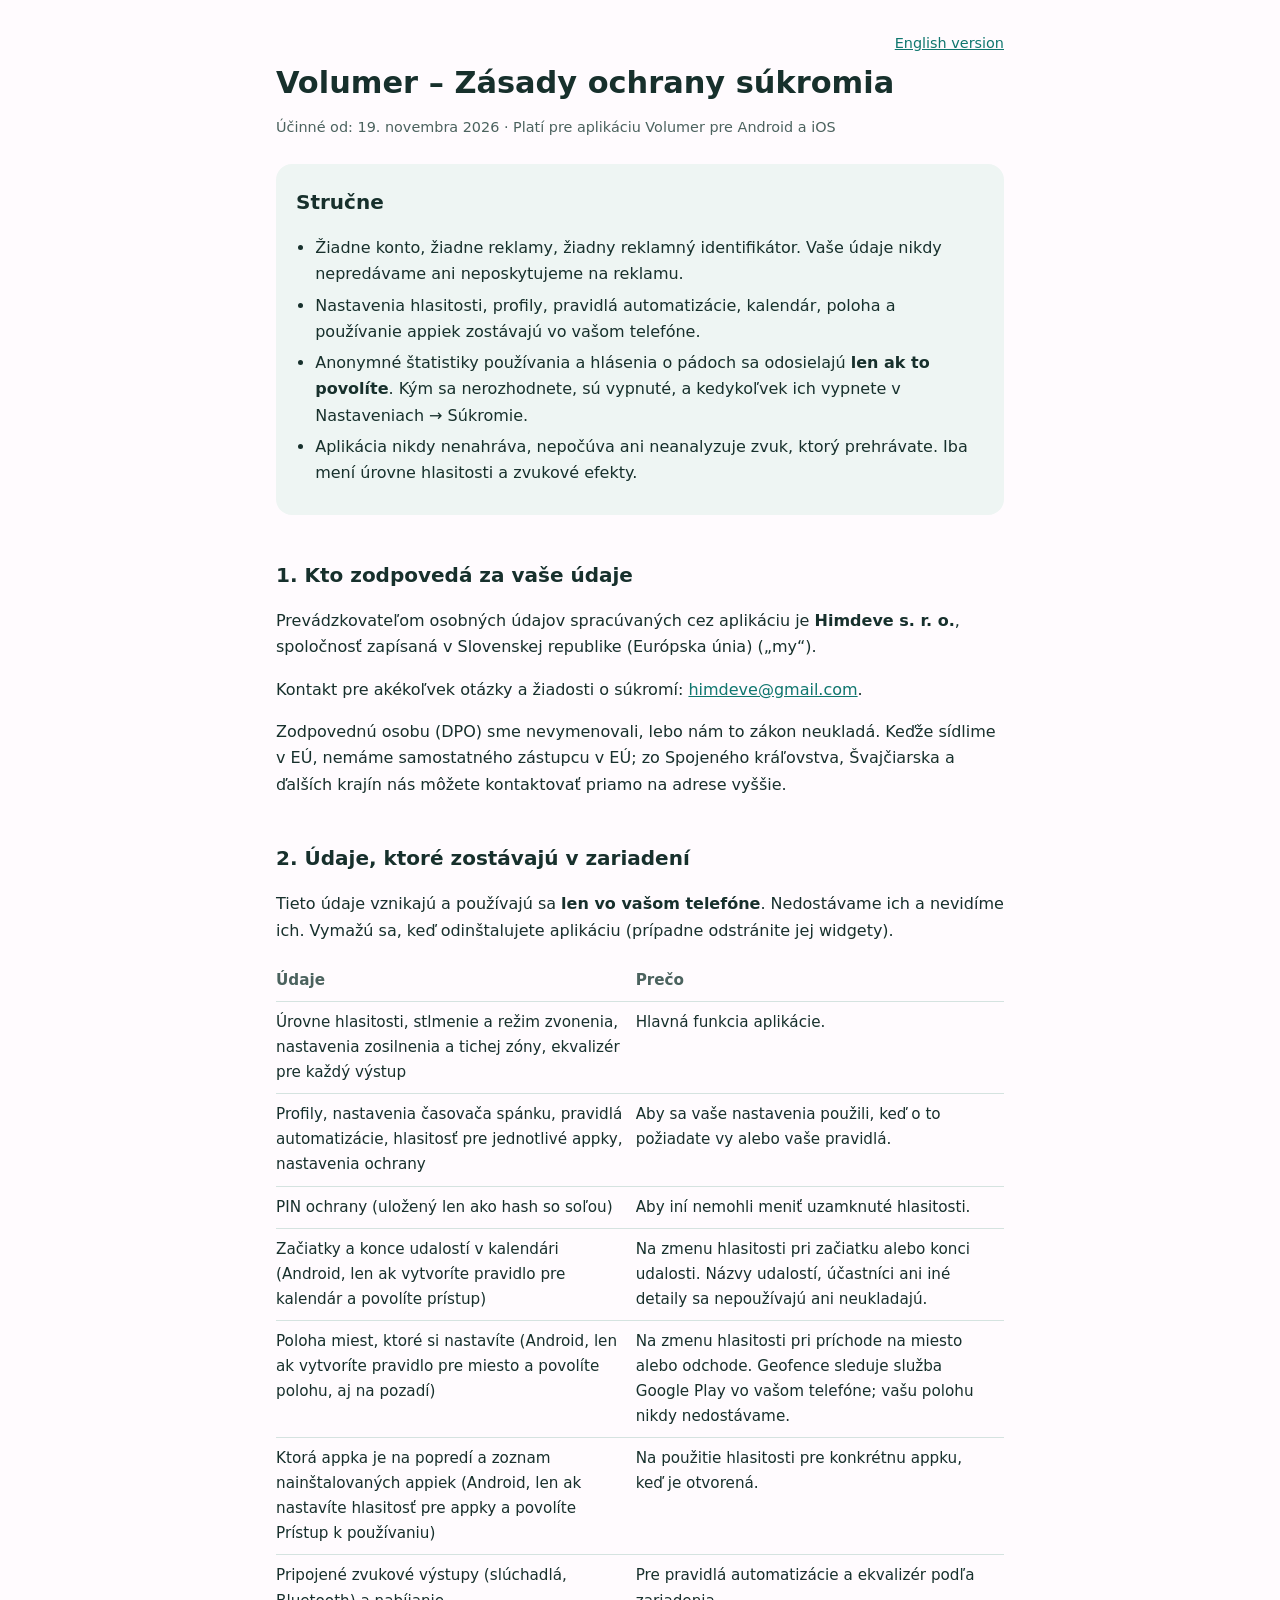
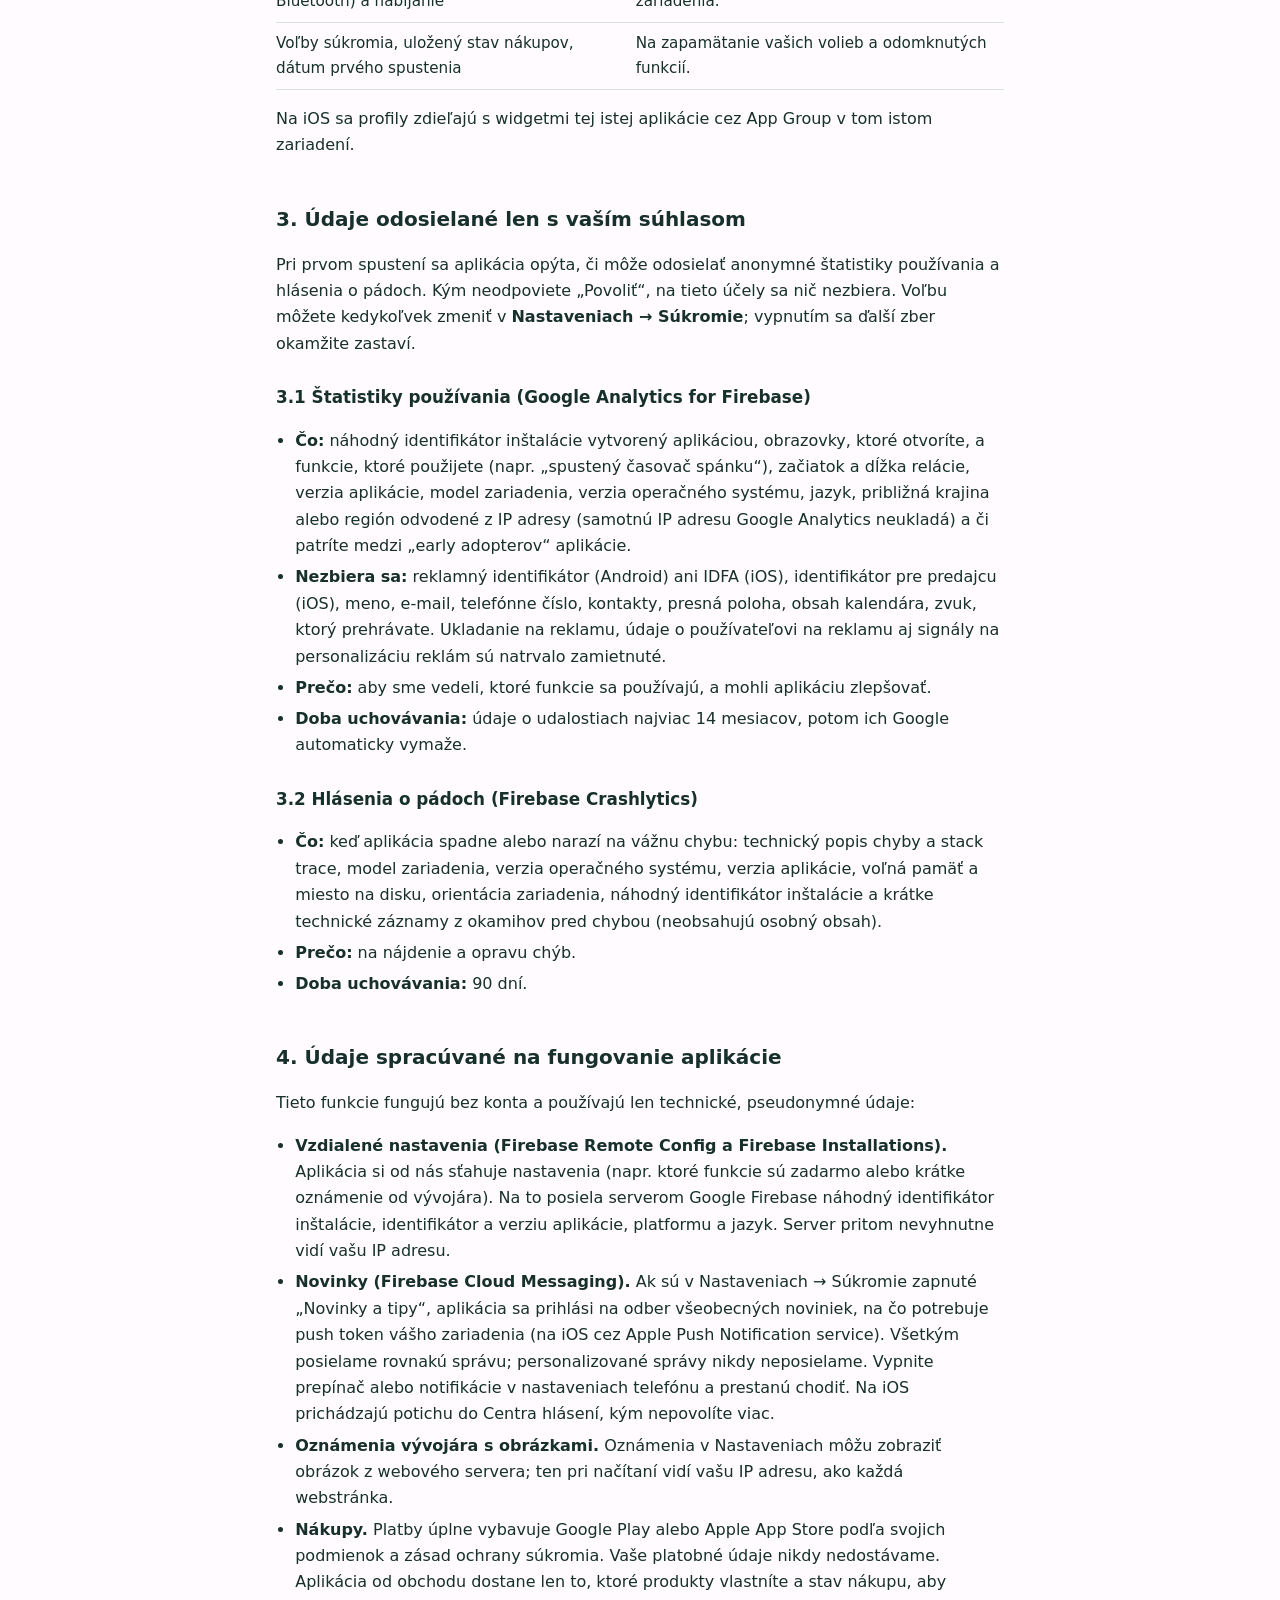
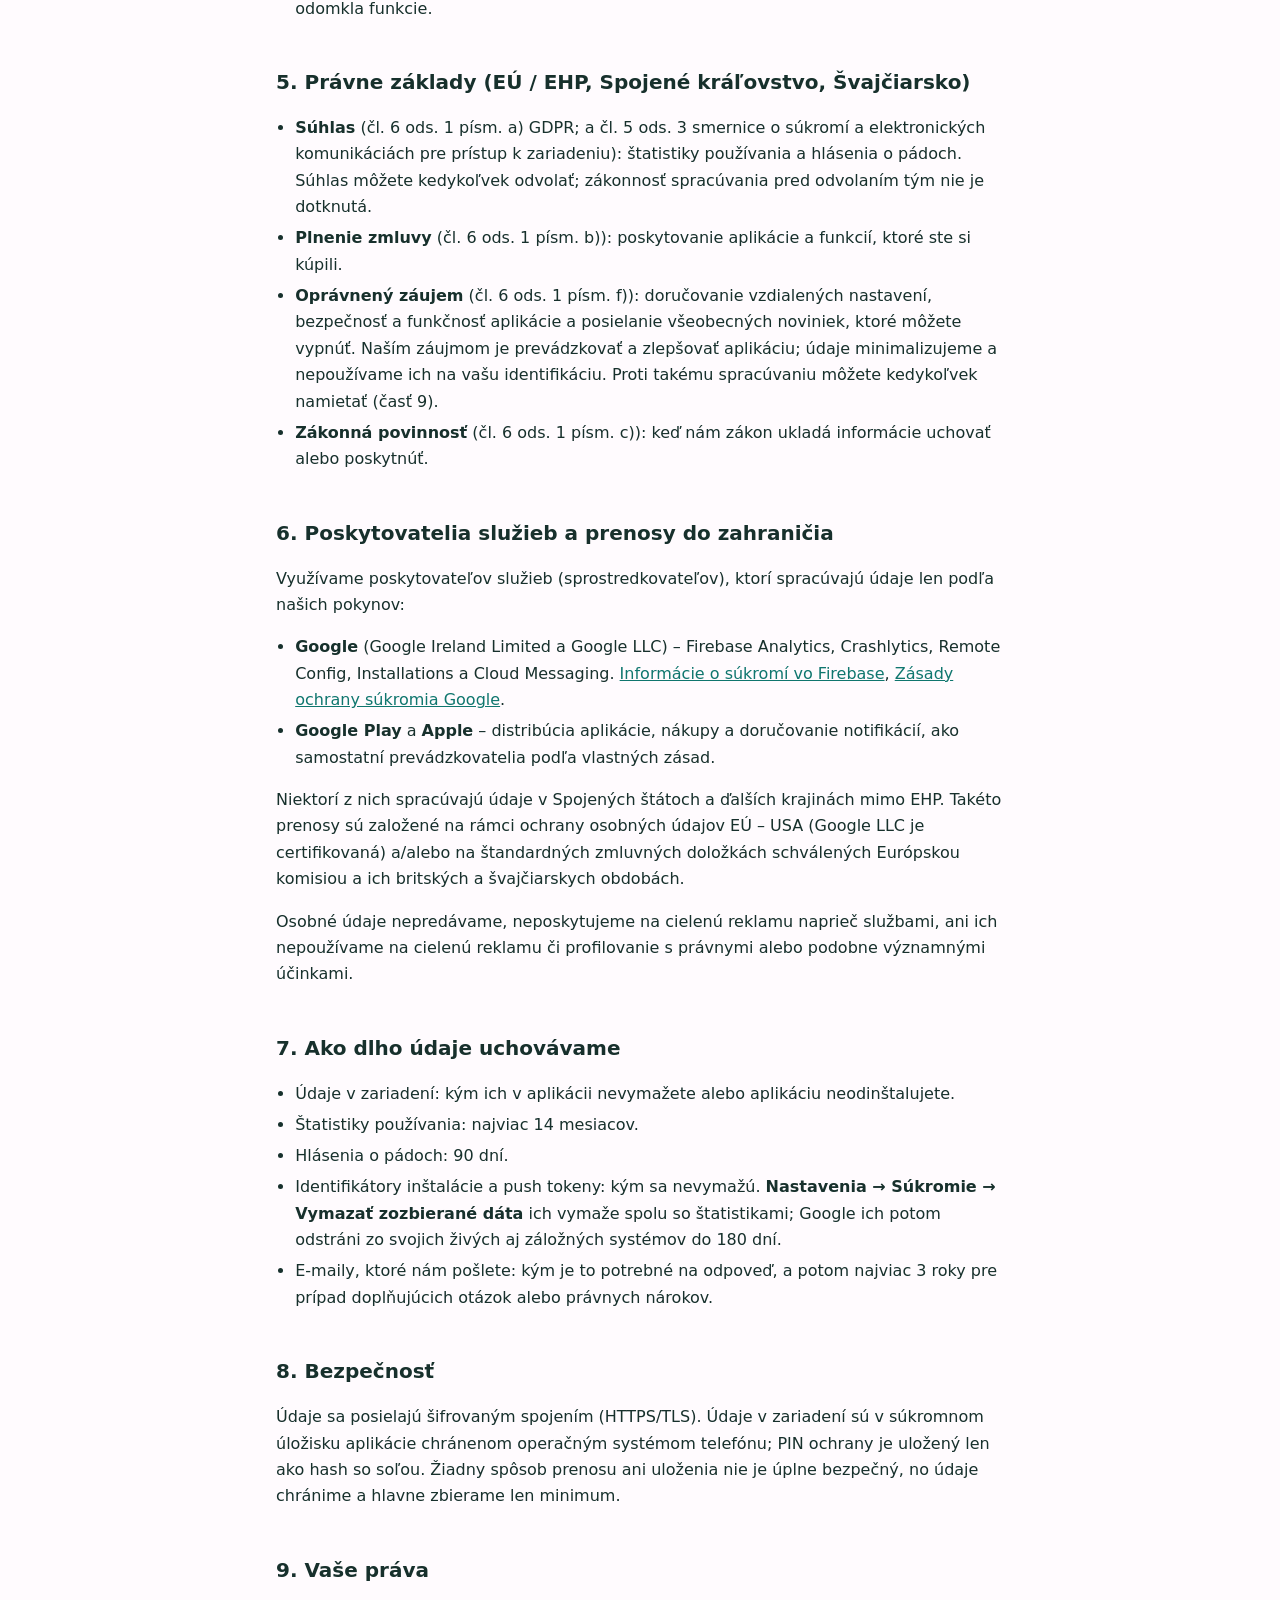
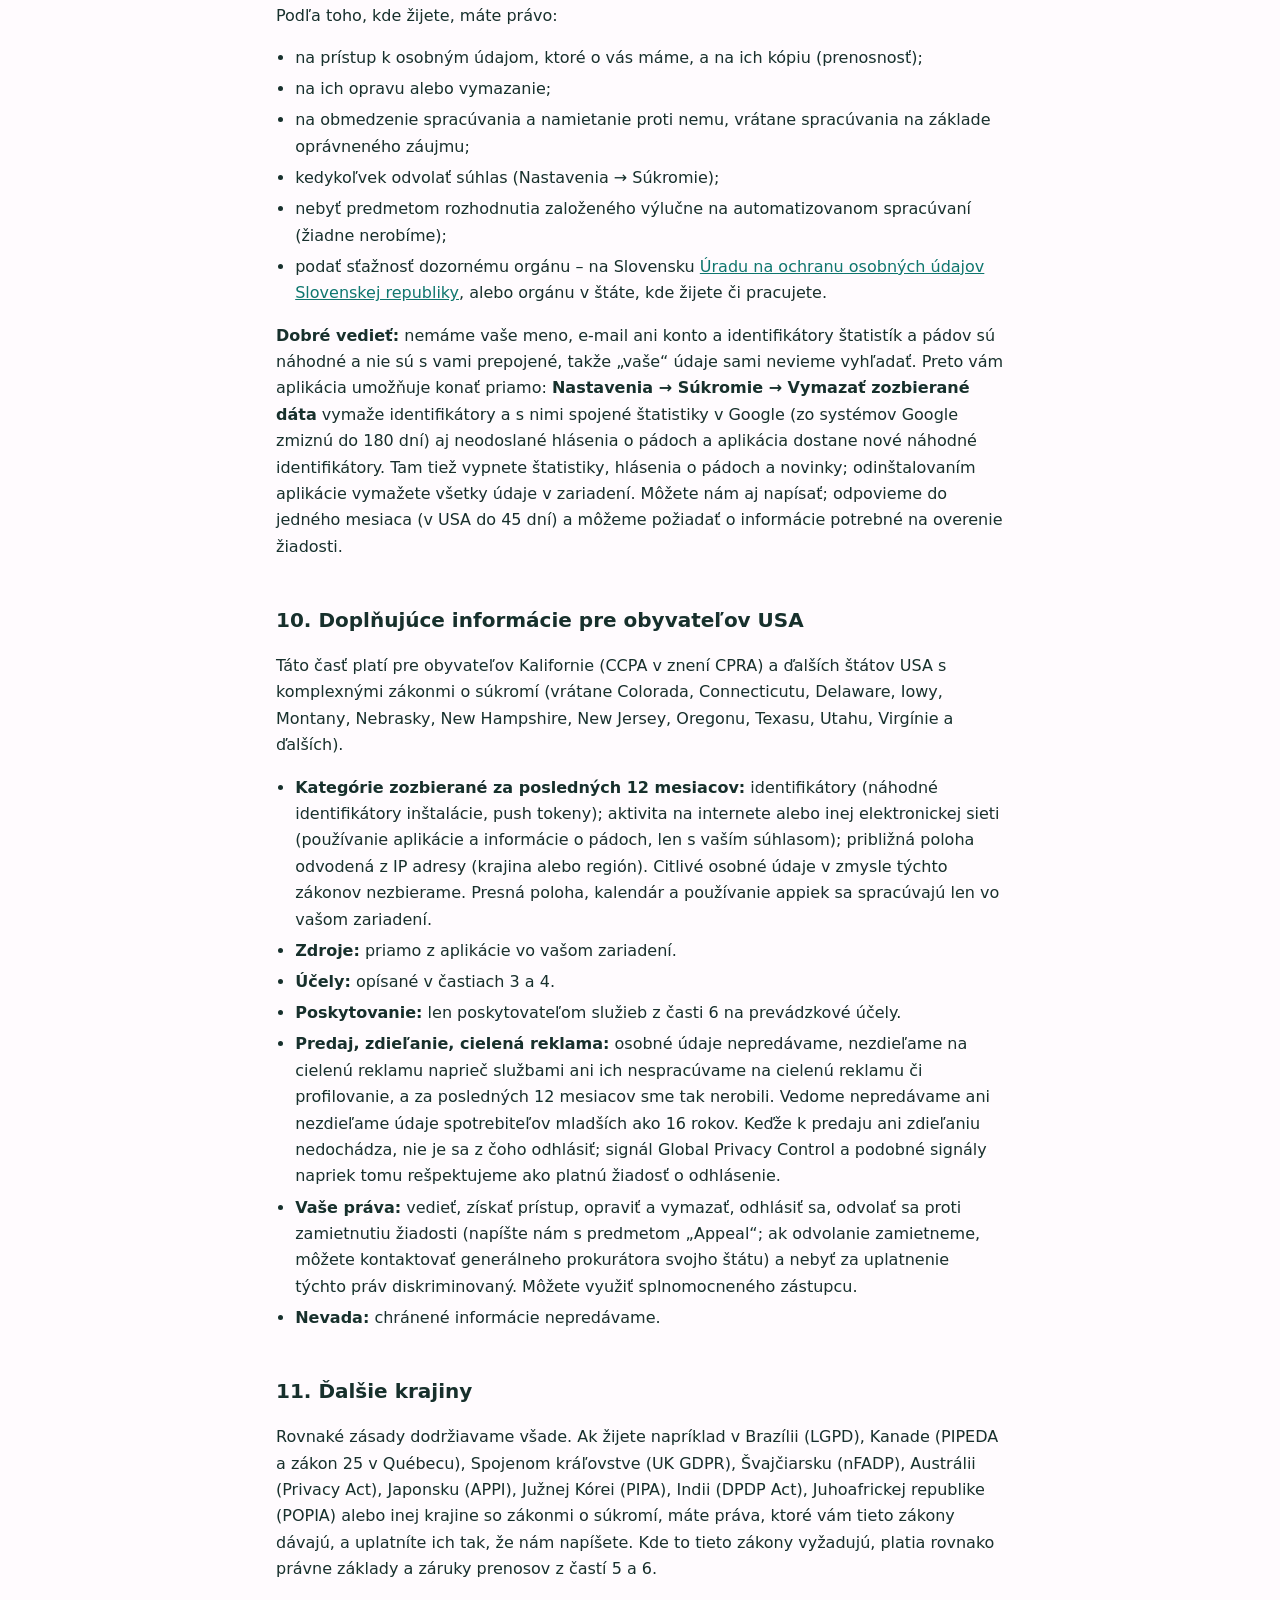
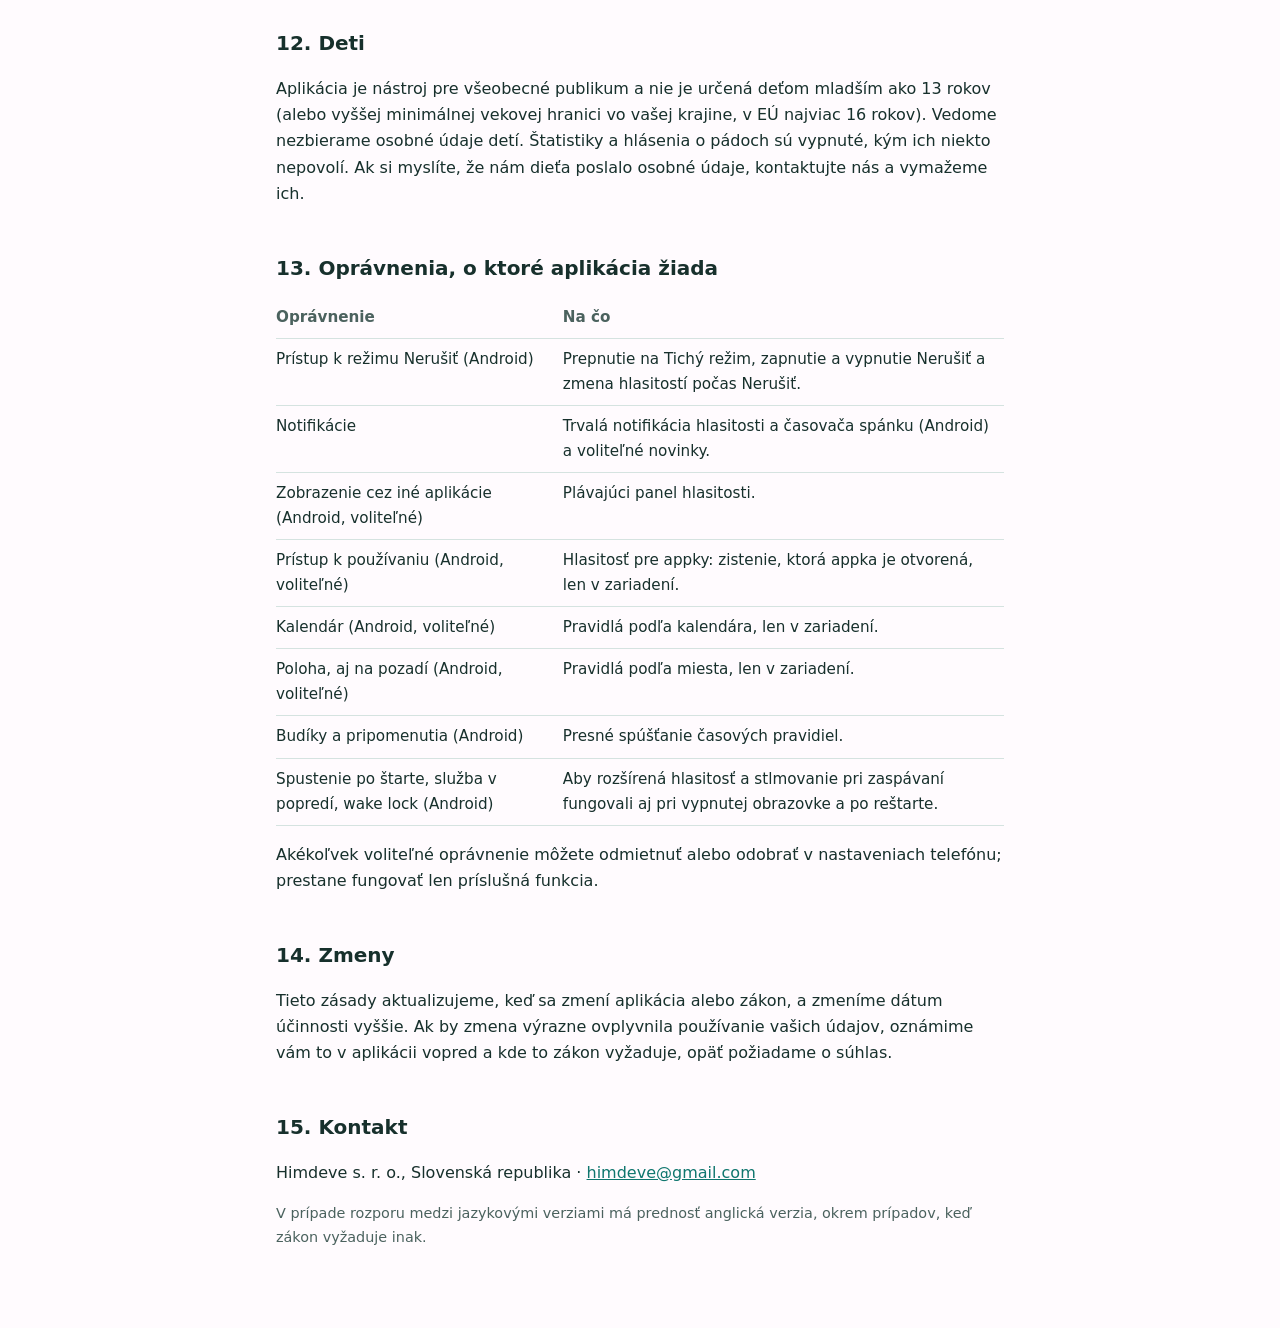
==== volumer/privacy-sk/index.html @ d0a72c6c "Volumer site and privacy policy" ====
<!doctype html>
<html lang="sk">
<head>
<meta charset="utf-8">
<meta name="viewport" content="width=device-width, initial-scale=1">
<title>Volumer – Zásady ochrany súkromia</title>
<link rel="alternate" hreflang="en" href="../privacy/">
<link rel="stylesheet" href="../../style.css">
<link rel="icon" href="../icon.png">
</head>
<body>
<main>
<p class="lang"><a href="../privacy/">English version</a></p>
<h1>Volumer – Zásady ochrany súkromia</h1>
<p class="meta">Účinné od: 19. novembra 2026 · Platí pre aplikáciu Volumer pre Android a iOS</p>

<section class="summary">
<h2>Stručne</h2>
<ul>
<li>Žiadne konto, žiadne reklamy, žiadny reklamný identifikátor. Vaše údaje nikdy nepredávame ani neposkytujeme na reklamu.</li>
<li>Nastavenia hlasitosti, profily, pravidlá automatizácie, kalendár, poloha a používanie appiek zostávajú vo vašom telefóne.</li>
<li>Anonymné štatistiky používania a hlásenia o pádoch sa odosielajú <strong>len ak to povolíte</strong>. Kým sa nerozhodnete, sú vypnuté, a kedykoľvek ich vypnete v Nastaveniach → Súkromie.</li>
<li>Aplikácia nikdy nenahráva, nepočúva ani neanalyzuje zvuk, ktorý prehrávate. Iba mení úrovne hlasitosti a zvukové efekty.</li>
</ul>
</section>

<h2 id="controller">1. Kto zodpovedá za vaše údaje</h2>
<p>Prevádzkovateľom osobných údajov spracúvaných cez aplikáciu je <strong>Himdeve s. r. o.</strong>, spoločnosť zapísaná v Slovenskej republike (Európska únia) („my“).</p>
<p>Kontakt pre akékoľvek otázky a žiadosti o súkromí: <a href="mailto:himdeve@gmail.com">himdeve@gmail.com</a>.</p>
<p>Zodpovednú osobu (DPO) sme nevymenovali, lebo nám to zákon neukladá. Keďže sídlime v EÚ, nemáme samostatného zástupcu v EÚ; zo Spojeného kráľovstva, Švajčiarska a ďalších krajín nás môžete kontaktovať priamo na adrese vyššie.</p>

<h2 id="device">2. Údaje, ktoré zostávajú v zariadení</h2>
<p>Tieto údaje vznikajú a používajú sa <strong>len vo vašom telefóne</strong>. Nedostávame ich a nevidíme ich. Vymažú sa, keď odinštalujete aplikáciu (prípadne odstránite jej widgety).</p>
<table>
<thead><tr><th>Údaje</th><th>Prečo</th></tr></thead>
<tbody>
<tr><td>Úrovne hlasitosti, stlmenie a režim zvonenia, nastavenia zosilnenia a tichej zóny, ekvalizér pre každý výstup</td><td>Hlavná funkcia aplikácie.</td></tr>
<tr><td>Profily, nastavenia časovača spánku, pravidlá automatizácie, hlasitosť pre jednotlivé appky, nastavenia ochrany</td><td>Aby sa vaše nastavenia použili, keď o to požiadate vy alebo vaše pravidlá.</td></tr>
<tr><td>PIN ochrany (uložený len ako hash so soľou)</td><td>Aby iní nemohli meniť uzamknuté hlasitosti.</td></tr>
<tr><td>Začiatky a konce udalostí v kalendári (Android, len ak vytvoríte pravidlo pre kalendár a povolíte prístup)</td><td>Na zmenu hlasitosti pri začiatku alebo konci udalosti. Názvy udalostí, účastníci ani iné detaily sa nepoužívajú ani neukladajú.</td></tr>
<tr><td>Poloha miest, ktoré si nastavíte (Android, len ak vytvoríte pravidlo pre miesto a povolíte polohu, aj na pozadí)</td><td>Na zmenu hlasitosti pri príchode na miesto alebo odchode. Geofence sleduje služba Google Play vo vašom telefóne; vašu polohu nikdy nedostávame.</td></tr>
<tr><td>Ktorá appka je na popredí a zoznam nainštalovaných appiek (Android, len ak nastavíte hlasitosť pre appky a povolíte Prístup k používaniu)</td><td>Na použitie hlasitosti pre konkrétnu appku, keď je otvorená.</td></tr>
<tr><td>Pripojené zvukové výstupy (slúchadlá, Bluetooth) a nabíjanie</td><td>Pre pravidlá automatizácie a ekvalizér podľa zariadenia.</td></tr>
<tr><td>Voľby súkromia, uložený stav nákupov, dátum prvého spustenia</td><td>Na zapamätanie vašich volieb a odomknutých funkcií.</td></tr>
</tbody>
</table>
<p>Na iOS sa profily zdieľajú s widgetmi tej istej aplikácie cez App Group v tom istom zariadení.</p>

<h2 id="consent">3. Údaje odosielané len s vaším súhlasom</h2>
<p>Pri prvom spustení sa aplikácia opýta, či môže odosielať anonymné štatistiky používania a hlásenia o pádoch. Kým neodpoviete „Povoliť“, na tieto účely sa nič nezbiera. Voľbu môžete kedykoľvek zmeniť v <strong>Nastaveniach → Súkromie</strong>; vypnutím sa ďalší zber okamžite zastaví.</p>

<h3>3.1 Štatistiky používania (Google Analytics for Firebase)</h3>
<ul>
<li><strong>Čo:</strong> náhodný identifikátor inštalácie vytvorený aplikáciou, obrazovky, ktoré otvoríte, a funkcie, ktoré použijete (napr. „spustený časovač spánku“), začiatok a dĺžka relácie, verzia aplikácie, model zariadenia, verzia operačného systému, jazyk, približná krajina alebo región odvodené z IP adresy (samotnú IP adresu Google Analytics neukladá) a či patríte medzi „early adopterov“ aplikácie.</li>
<li><strong>Nezbiera sa:</strong> reklamný identifikátor (Android) ani IDFA (iOS), identifikátor pre predajcu (iOS), meno, e-mail, telefónne číslo, kontakty, presná poloha, obsah kalendára, zvuk, ktorý prehrávate. Ukladanie na reklamu, údaje o používateľovi na reklamu aj signály na personalizáciu reklám sú natrvalo zamietnuté.</li>
<li><strong>Prečo:</strong> aby sme vedeli, ktoré funkcie sa používajú, a mohli aplikáciu zlepšovať.</li>
<li><strong>Doba uchovávania:</strong> údaje o udalostiach najviac 14 mesiacov, potom ich Google automaticky vymaže.</li>
</ul>

<h3>3.2 Hlásenia o pádoch (Firebase Crashlytics)</h3>
<ul>
<li><strong>Čo:</strong> keď aplikácia spadne alebo narazí na vážnu chybu: technický popis chyby a stack trace, model zariadenia, verzia operačného systému, verzia aplikácie, voľná pamäť a miesto na disku, orientácia zariadenia, náhodný identifikátor inštalácie a krátke technické záznamy z okamihov pred chybou (neobsahujú osobný obsah).</li>
<li><strong>Prečo:</strong> na nájdenie a opravu chýb.</li>
<li><strong>Doba uchovávania:</strong> 90 dní.</li>
</ul>

<h2 id="functional">4. Údaje spracúvané na fungovanie aplikácie</h2>
<p>Tieto funkcie fungujú bez konta a používajú len technické, pseudonymné údaje:</p>
<ul>
<li><strong>Vzdialené nastavenia (Firebase Remote Config a Firebase Installations).</strong> Aplikácia si od nás sťahuje nastavenia (napr. ktoré funkcie sú zadarmo alebo krátke oznámenie od vývojára). Na to posiela serverom Google Firebase náhodný identifikátor inštalácie, identifikátor a verziu aplikácie, platformu a jazyk. Server pritom nevyhnutne vidí vašu IP adresu.</li>
<li><strong>Novinky (Firebase Cloud Messaging).</strong> Ak sú v Nastaveniach → Súkromie zapnuté „Novinky a tipy“, aplikácia sa prihlási na odber všeobecných noviniek, na čo potrebuje push token vášho zariadenia (na iOS cez Apple Push Notification service). Všetkým posielame rovnakú správu; personalizované správy nikdy neposielame. Vypnite prepínač alebo notifikácie v nastaveniach telefónu a prestanú chodiť. Na iOS prichádzajú potichu do Centra hlásení, kým nepovolíte viac.</li>
<li><strong>Oznámenia vývojára s obrázkami.</strong> Oznámenia v Nastaveniach môžu zobraziť obrázok z webového servera; ten pri načítaní vidí vašu IP adresu, ako každá webstránka.</li>
<li><strong>Nákupy.</strong> Platby úplne vybavuje Google Play alebo Apple App Store podľa svojich podmienok a zásad ochrany súkromia. Vaše platobné údaje nikdy nedostávame. Aplikácia od obchodu dostane len to, ktoré produkty vlastníte a stav nákupu, aby odomkla funkcie.</li>
</ul>

<h2 id="legal-bases">5. Právne základy (EÚ / EHP, Spojené kráľovstvo, Švajčiarsko)</h2>
<ul>
<li><strong>Súhlas</strong> (čl. 6 ods. 1 písm. a) GDPR; a čl. 5 ods. 3 smernice o súkromí a elektronických komunikáciách pre prístup k zariadeniu): štatistiky používania a hlásenia o pádoch. Súhlas môžete kedykoľvek odvolať; zákonnosť spracúvania pred odvolaním tým nie je dotknutá.</li>
<li><strong>Plnenie zmluvy</strong> (čl. 6 ods. 1 písm. b)): poskytovanie aplikácie a funkcií, ktoré ste si kúpili.</li>
<li><strong>Oprávnený záujem</strong> (čl. 6 ods. 1 písm. f)): doručovanie vzdialených nastavení, bezpečnosť a funkčnosť aplikácie a posielanie všeobecných noviniek, ktoré môžete vypnúť. Naším záujmom je prevádzkovať a zlepšovať aplikáciu; údaje minimalizujeme a nepoužívame ich na vašu identifikáciu. Proti takému spracúvaniu môžete kedykoľvek namietať (časť 9).</li>
<li><strong>Zákonná povinnosť</strong> (čl. 6 ods. 1 písm. c)): keď nám zákon ukladá informácie uchovať alebo poskytnúť.</li>
</ul>

<h2 id="recipients">6. Poskytovatelia služieb a prenosy do zahraničia</h2>
<p>Využívame poskytovateľov služieb (sprostredkovateľov), ktorí spracúvajú údaje len podľa našich pokynov:</p>
<ul>
<li><strong>Google</strong> (Google Ireland Limited a Google LLC) – Firebase Analytics, Crashlytics, Remote Config, Installations a Cloud Messaging. <a href="https://firebase.google.com/support/privacy">Informácie o súkromí vo Firebase</a>, <a href="https://policies.google.com/privacy">Zásady ochrany súkromia Google</a>.</li>
<li><strong>Google Play</strong> a <strong>Apple</strong> – distribúcia aplikácie, nákupy a doručovanie notifikácií, ako samostatní prevádzkovatelia podľa vlastných zásad.</li>
</ul>
<p>Niektorí z nich spracúvajú údaje v Spojených štátoch a ďalších krajinách mimo EHP. Takéto prenosy sú založené na rámci ochrany osobných údajov EÚ – USA (Google LLC je certifikovaná) a/alebo na štandardných zmluvných doložkách schválených Európskou komisiou a ich britských a švajčiarskych obdobách.</p>
<p>Osobné údaje nepredávame, neposkytujeme na cielenú reklamu naprieč službami, ani ich nepoužívame na cielenú reklamu či profilovanie s právnymi alebo podobne významnými účinkami.</p>

<h2 id="retention">7. Ako dlho údaje uchovávame</h2>
<ul>
<li>Údaje v zariadení: kým ich v aplikácii nevymažete alebo aplikáciu neodinštalujete.</li>
<li>Štatistiky používania: najviac 14 mesiacov.</li>
<li>Hlásenia o pádoch: 90 dní.</li>
<li>Identifikátory inštalácie a push tokeny: kým sa nevymažú. <strong>Nastavenia → Súkromie → Vymazať zozbierané dáta</strong> ich vymaže spolu so štatistikami; Google ich potom odstráni zo svojich živých aj záložných systémov do 180 dní.</li>
<li>E-maily, ktoré nám pošlete: kým je to potrebné na odpoveď, a potom najviac 3 roky pre prípad doplňujúcich otázok alebo právnych nárokov.</li>
</ul>

<h2 id="security">8. Bezpečnosť</h2>
<p>Údaje sa posielajú šifrovaným spojením (HTTPS/TLS). Údaje v zariadení sú v súkromnom úložisku aplikácie chránenom operačným systémom telefónu; PIN ochrany je uložený len ako hash so soľou. Žiadny spôsob prenosu ani uloženia nie je úplne bezpečný, no údaje chránime a hlavne zbierame len minimum.</p>

<h2 id="rights">9. Vaše práva</h2>
<p>Podľa toho, kde žijete, máte právo:</p>
<ul>
<li>na prístup k osobným údajom, ktoré o vás máme, a na ich kópiu (prenosnosť);</li>
<li>na ich opravu alebo vymazanie;</li>
<li>na obmedzenie spracúvania a namietanie proti nemu, vrátane spracúvania na základe oprávneného záujmu;</li>
<li>kedykoľvek odvolať súhlas (Nastavenia → Súkromie);</li>
<li>nebyť predmetom rozhodnutia založeného výlučne na automatizovanom spracúvaní (žiadne nerobíme);</li>
<li>podať sťažnosť dozornému orgánu – na Slovensku <a href="https://dataprotection.gov.sk/">Úradu na ochranu osobných údajov Slovenskej republiky</a>, alebo orgánu v štáte, kde žijete či pracujete.</li>
</ul>
<p><strong>Dobré vedieť:</strong> nemáme vaše meno, e-mail ani konto a identifikátory štatistík a pádov sú náhodné a nie sú s vami prepojené, takže „vaše“ údaje sami nevieme vyhľadať. Preto vám aplikácia umožňuje konať priamo: <strong>Nastavenia → Súkromie → Vymazať zozbierané dáta</strong> vymaže identifikátory a s nimi spojené štatistiky v Google (zo systémov Google zmiznú do 180 dní) aj neodoslané hlásenia o pádoch a aplikácia dostane nové náhodné identifikátory. Tam tiež vypnete štatistiky, hlásenia o pádoch a novinky; odinštalovaním aplikácie vymažete všetky údaje v zariadení. Môžete nám aj napísať; odpovieme do jedného mesiaca (v USA do 45 dní) a môžeme požiadať o informácie potrebné na overenie žiadosti.</p>

<h2 id="us">10. Doplňujúce informácie pre obyvateľov USA</h2>
<p>Táto časť platí pre obyvateľov Kalifornie (CCPA v znení CPRA) a ďalších štátov USA s komplexnými zákonmi o súkromí (vrátane Colorada, Connecticutu, Delaware, Iowy, Montany, Nebrasky, New Hampshire, New Jersey, Oregonu, Texasu, Utahu, Virgínie a ďalších).</p>
<ul>
<li><strong>Kategórie zozbierané za posledných 12 mesiacov:</strong> identifikátory (náhodné identifikátory inštalácie, push tokeny); aktivita na internete alebo inej elektronickej sieti (používanie aplikácie a informácie o pádoch, len s vaším súhlasom); približná poloha odvodená z IP adresy (krajina alebo región). Citlivé osobné údaje v zmysle týchto zákonov nezbierame. Presná poloha, kalendár a používanie appiek sa spracúvajú len vo vašom zariadení.</li>
<li><strong>Zdroje:</strong> priamo z aplikácie vo vašom zariadení.</li>
<li><strong>Účely:</strong> opísané v častiach 3 a 4.</li>
<li><strong>Poskytovanie:</strong> len poskytovateľom služieb z časti 6 na prevádzkové účely.</li>
<li><strong>Predaj, zdieľanie, cielená reklama:</strong> osobné údaje nepredávame, nezdieľame na cielenú reklamu naprieč službami ani ich nespracúvame na cielenú reklamu či profilovanie, a za posledných 12 mesiacov sme tak nerobili. Vedome nepredávame ani nezdieľame údaje spotrebiteľov mladších ako 16 rokov. Keďže k predaju ani zdieľaniu nedochádza, nie je sa z čoho odhlásiť; signál Global Privacy Control a podobné signály napriek tomu rešpektujeme ako platnú žiadosť o odhlásenie.</li>
<li><strong>Vaše práva:</strong> vedieť, získať prístup, opraviť a vymazať, odhlásiť sa, odvolať sa proti zamietnutiu žiadosti (napíšte nám s predmetom „Appeal“; ak odvolanie zamietneme, môžete kontaktovať generálneho prokurátora svojho štátu) a nebyť za uplatnenie týchto práv diskriminovaný. Môžete využiť splnomocneného zástupcu.</li>
<li><strong>Nevada:</strong> chránené informácie nepredávame.</li>
</ul>

<h2 id="other">11. Ďalšie krajiny</h2>
<p>Rovnaké zásady dodržiavame všade. Ak žijete napríklad v Brazílii (LGPD), Kanade (PIPEDA a zákon 25 v Québecu), Spojenom kráľovstve (UK GDPR), Švajčiarsku (nFADP), Austrálii (Privacy Act), Japonsku (APPI), Južnej Kórei (PIPA), Indii (DPDP Act), Juhoafrickej republike (POPIA) alebo inej krajine so zákonmi o súkromí, máte práva, ktoré vám tieto zákony dávajú, a uplatníte ich tak, že nám napíšete. Kde to tieto zákony vyžadujú, platia rovnako právne základy a záruky prenosov z častí 5 a 6.</p>

<h2 id="children">12. Deti</h2>
<p>Aplikácia je nástroj pre všeobecné publikum a nie je určená deťom mladším ako 13 rokov (alebo vyššej minimálnej vekovej hranici vo vašej krajine, v EÚ najviac 16 rokov). Vedome nezbierame osobné údaje detí. Štatistiky a hlásenia o pádoch sú vypnuté, kým ich niekto nepovolí. Ak si myslíte, že nám dieťa poslalo osobné údaje, kontaktujte nás a vymažeme ich.</p>

<h2 id="permissions">13. Oprávnenia, o ktoré aplikácia žiada</h2>
<table>
<thead><tr><th>Oprávnenie</th><th>Na čo</th></tr></thead>
<tbody>
<tr><td>Prístup k režimu Nerušiť (Android)</td><td>Prepnutie na Tichý režim, zapnutie a vypnutie Nerušiť a zmena hlasitostí počas Nerušiť.</td></tr>
<tr><td>Notifikácie</td><td>Trvalá notifikácia hlasitosti a časovača spánku (Android) a voliteľné novinky.</td></tr>
<tr><td>Zobrazenie cez iné aplikácie (Android, voliteľné)</td><td>Plávajúci panel hlasitosti.</td></tr>
<tr><td>Prístup k používaniu (Android, voliteľné)</td><td>Hlasitosť pre appky: zistenie, ktorá appka je otvorená, len v zariadení.</td></tr>
<tr><td>Kalendár (Android, voliteľné)</td><td>Pravidlá podľa kalendára, len v zariadení.</td></tr>
<tr><td>Poloha, aj na pozadí (Android, voliteľné)</td><td>Pravidlá podľa miesta, len v zariadení.</td></tr>
<tr><td>Budíky a pripomenutia (Android)</td><td>Presné spúšťanie časových pravidiel.</td></tr>
<tr><td>Spustenie po štarte, služba v popredí, wake lock (Android)</td><td>Aby rozšírená hlasitosť a stlmovanie pri zaspávaní fungovali aj pri vypnutej obrazovke a po reštarte.</td></tr>
</tbody>
</table>
<p>Akékoľvek voliteľné oprávnenie môžete odmietnuť alebo odobrať v nastaveniach telefónu; prestane fungovať len príslušná funkcia.</p>

<h2 id="changes">14. Zmeny</h2>
<p>Tieto zásady aktualizujeme, keď sa zmení aplikácia alebo zákon, a zmeníme dátum účinnosti vyššie. Ak by zmena výrazne ovplyvnila používanie vašich údajov, oznámime vám to v aplikácii vopred a kde to zákon vyžaduje, opäť požiadame o súhlas.</p>

<h2 id="contact">15. Kontakt</h2>
<p>Himdeve s. r. o., Slovenská republika · <a href="mailto:himdeve@gmail.com">himdeve@gmail.com</a></p>
<p class="meta">V prípade rozporu medzi jazykovými verziami má prednosť anglická verzia, okrem prípadov, keď zákon vyžaduje inak.</p>
</main>
</body>
</html>
---- style.css ----
:root {
  --bg: #fffbfe;
  --text: #17302c;
  --muted: #4b625e;
  --accent: #0f766e;
  --line: #d5e3e0;
  --card: #eef5f3;
  color-scheme: light dark;
}
@media (prefers-color-scheme: dark) {
  :root {
    --bg: #0b1220;
    --text: #dce8e5;
    --muted: #9fb3af;
    --accent: #5eead4;
    --line: #23343a;
    --card: #142027;
  }
}
* { box-sizing: border-box; }
body {
  margin: 0;
  background: var(--bg);
  color: var(--text);
  font: 16px/1.65 system-ui, -apple-system, "Segoe UI", Roboto, sans-serif;
}
main { max-width: 760px; margin: 0 auto; padding: 32px 16px 64px; }
h1 { font-size: 1.9rem; line-height: 1.25; margin: 0 0 4px; }
h2 { font-size: 1.25rem; margin: 2.2em 0 0.5em; }
h3 { font-size: 1.05rem; margin: 1.6em 0 0.4em; }
a { color: var(--accent); }
.meta, .lang { color: var(--muted); font-size: 0.9rem; }
.lang { text-align: right; margin: 0 0 8px; }
.summary { background: var(--card); border-radius: 16px; padding: 4px 20px 12px; margin-top: 24px; }
.summary h2 { margin-top: 0.9em; }
table { width: 100%; border-collapse: collapse; margin: 12px 0; font-size: 0.95rem; }
th, td { text-align: left; vertical-align: top; padding: 8px 10px 8px 0; border-bottom: 1px solid var(--line); }
th { color: var(--muted); font-weight: 600; }
ul { padding-left: 1.2em; }
li { margin: 0.3em 0; }
.app { display: flex; gap: 16px; align-items: center; margin: 24px 0; }
.app img { width: 72px; height: 72px; border-radius: 18px; }
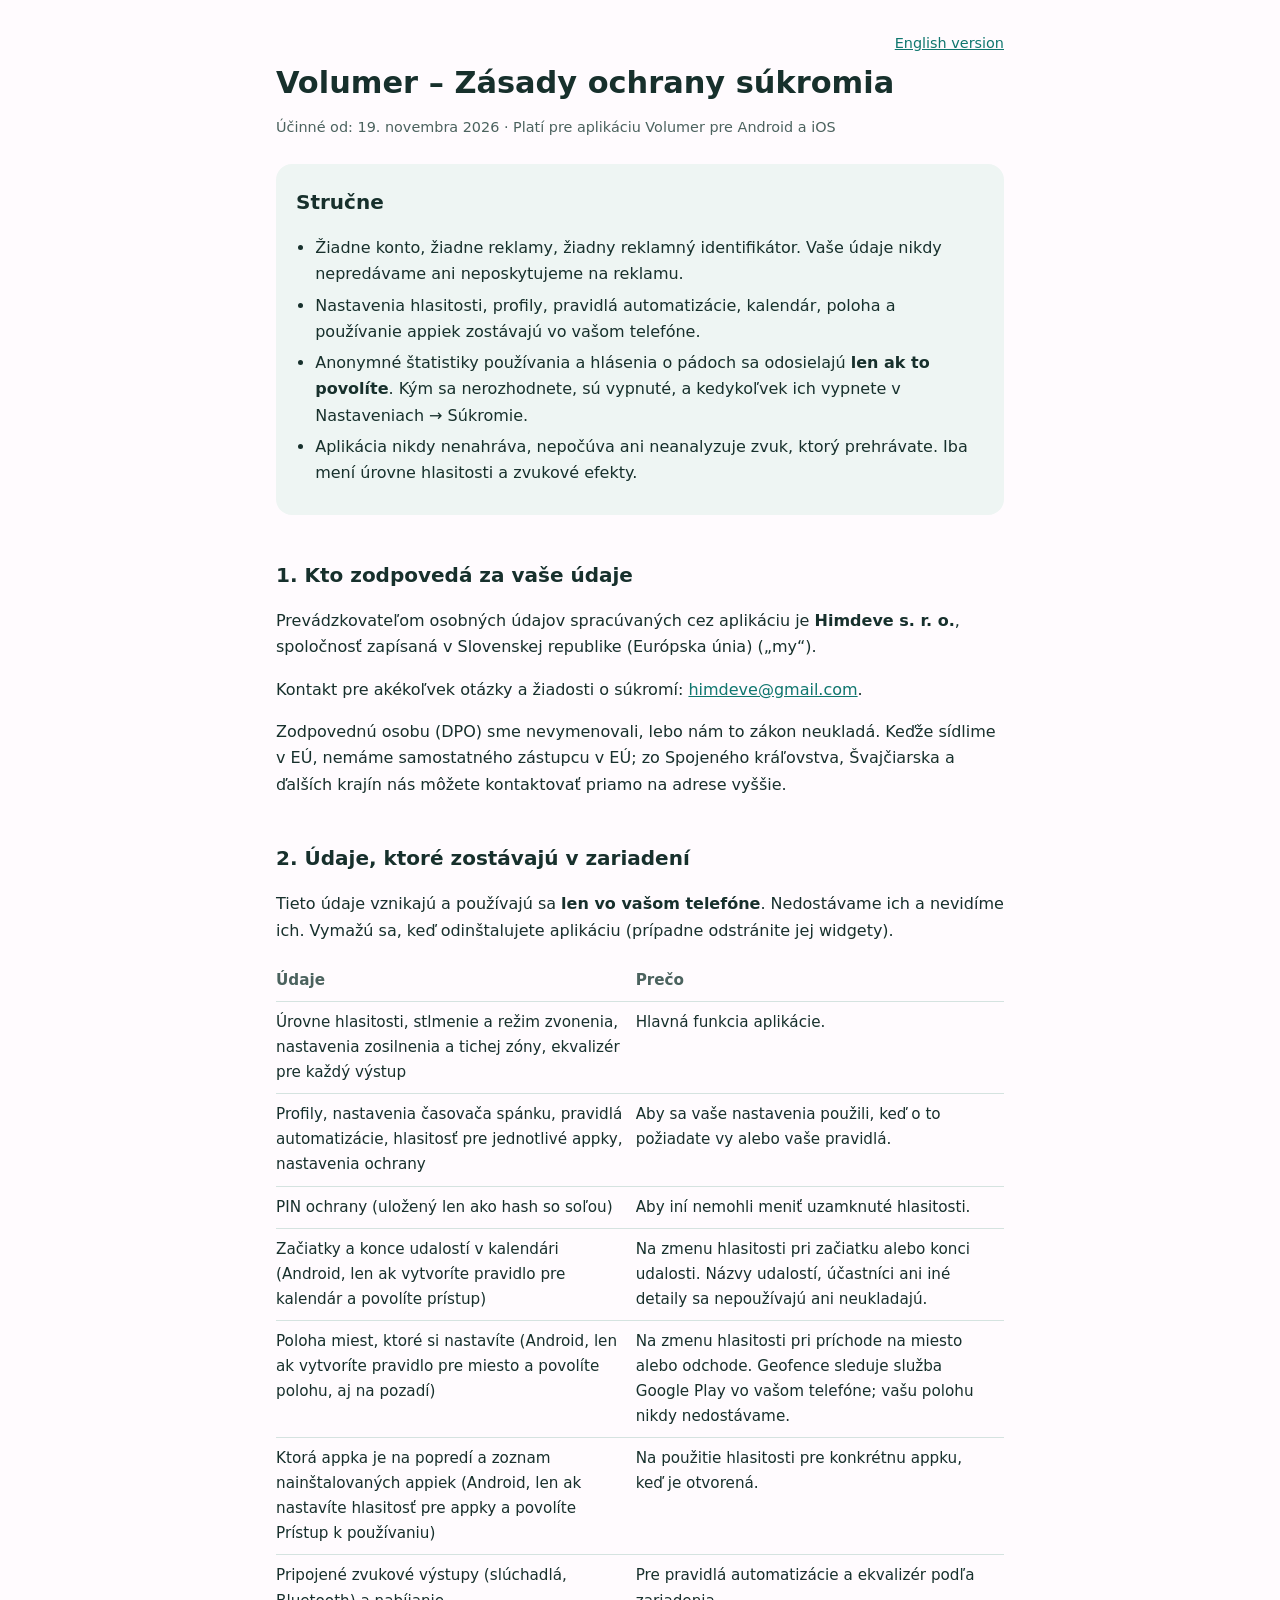
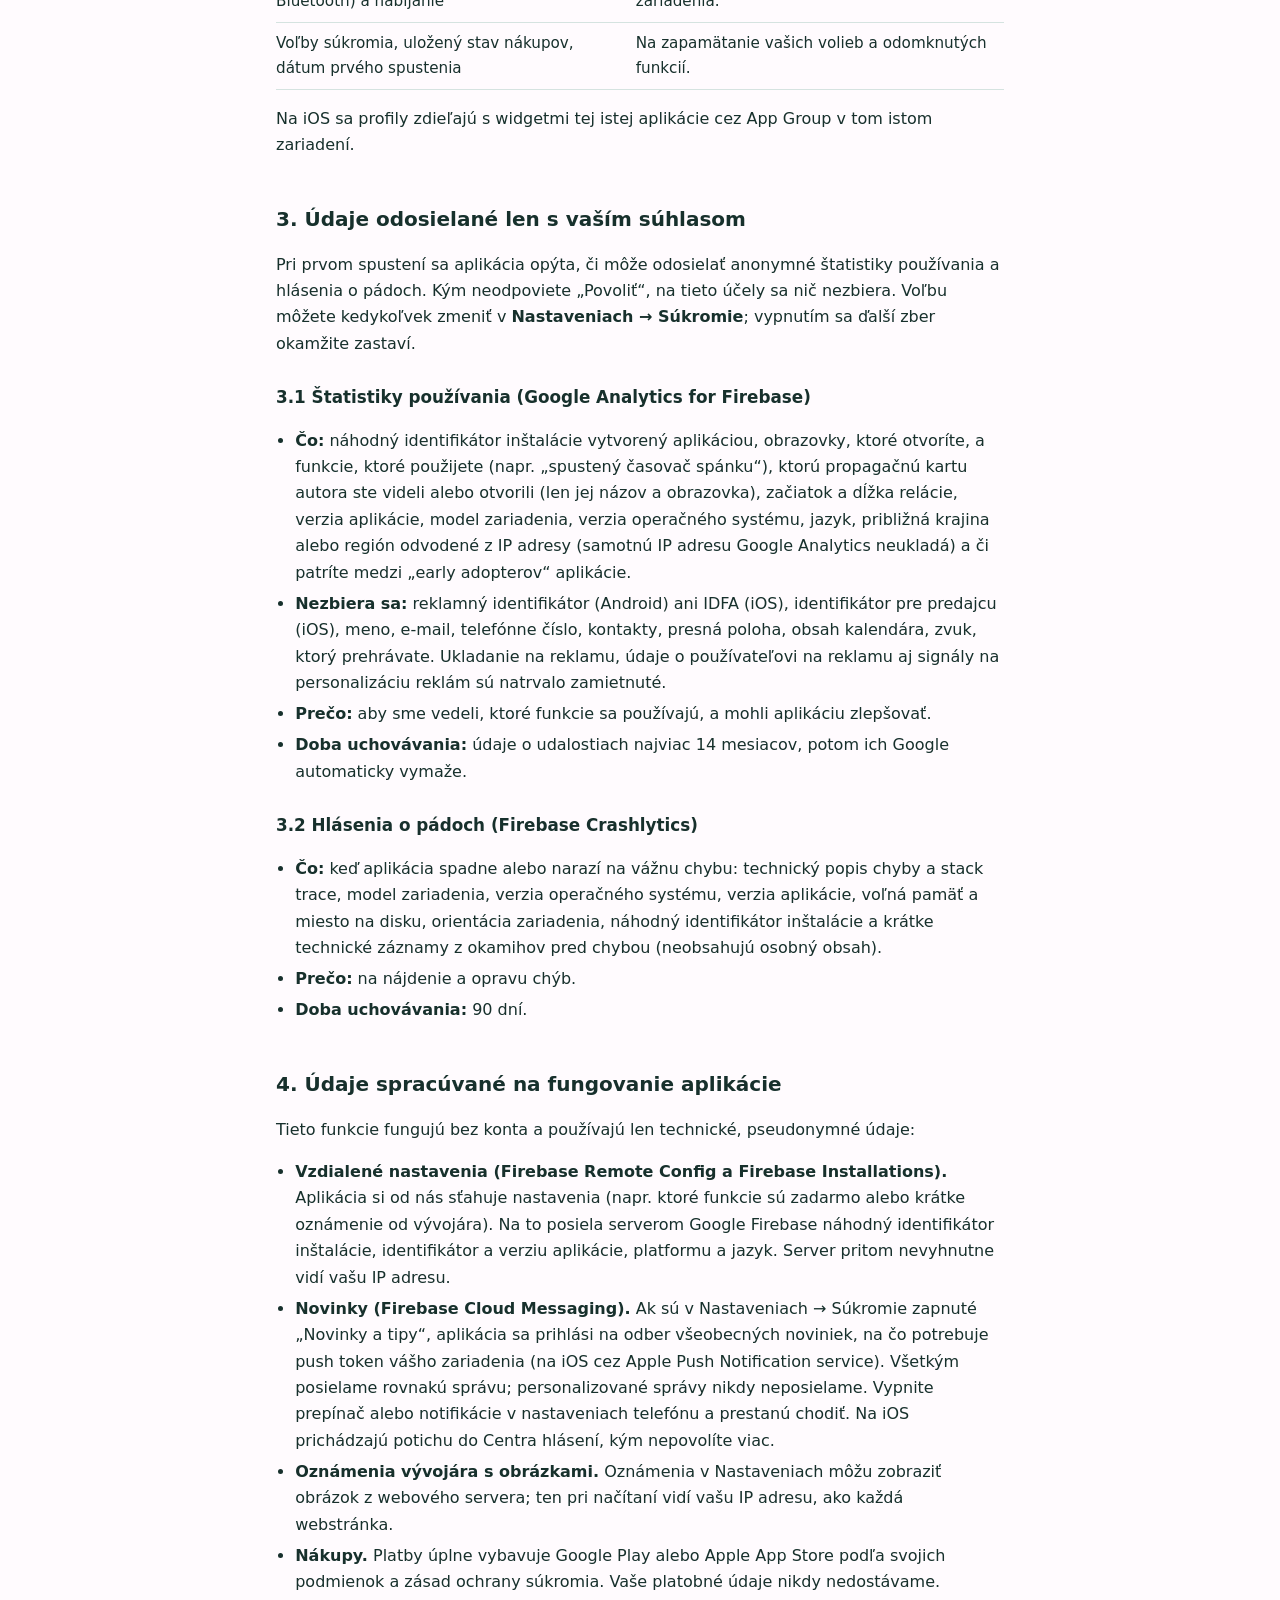
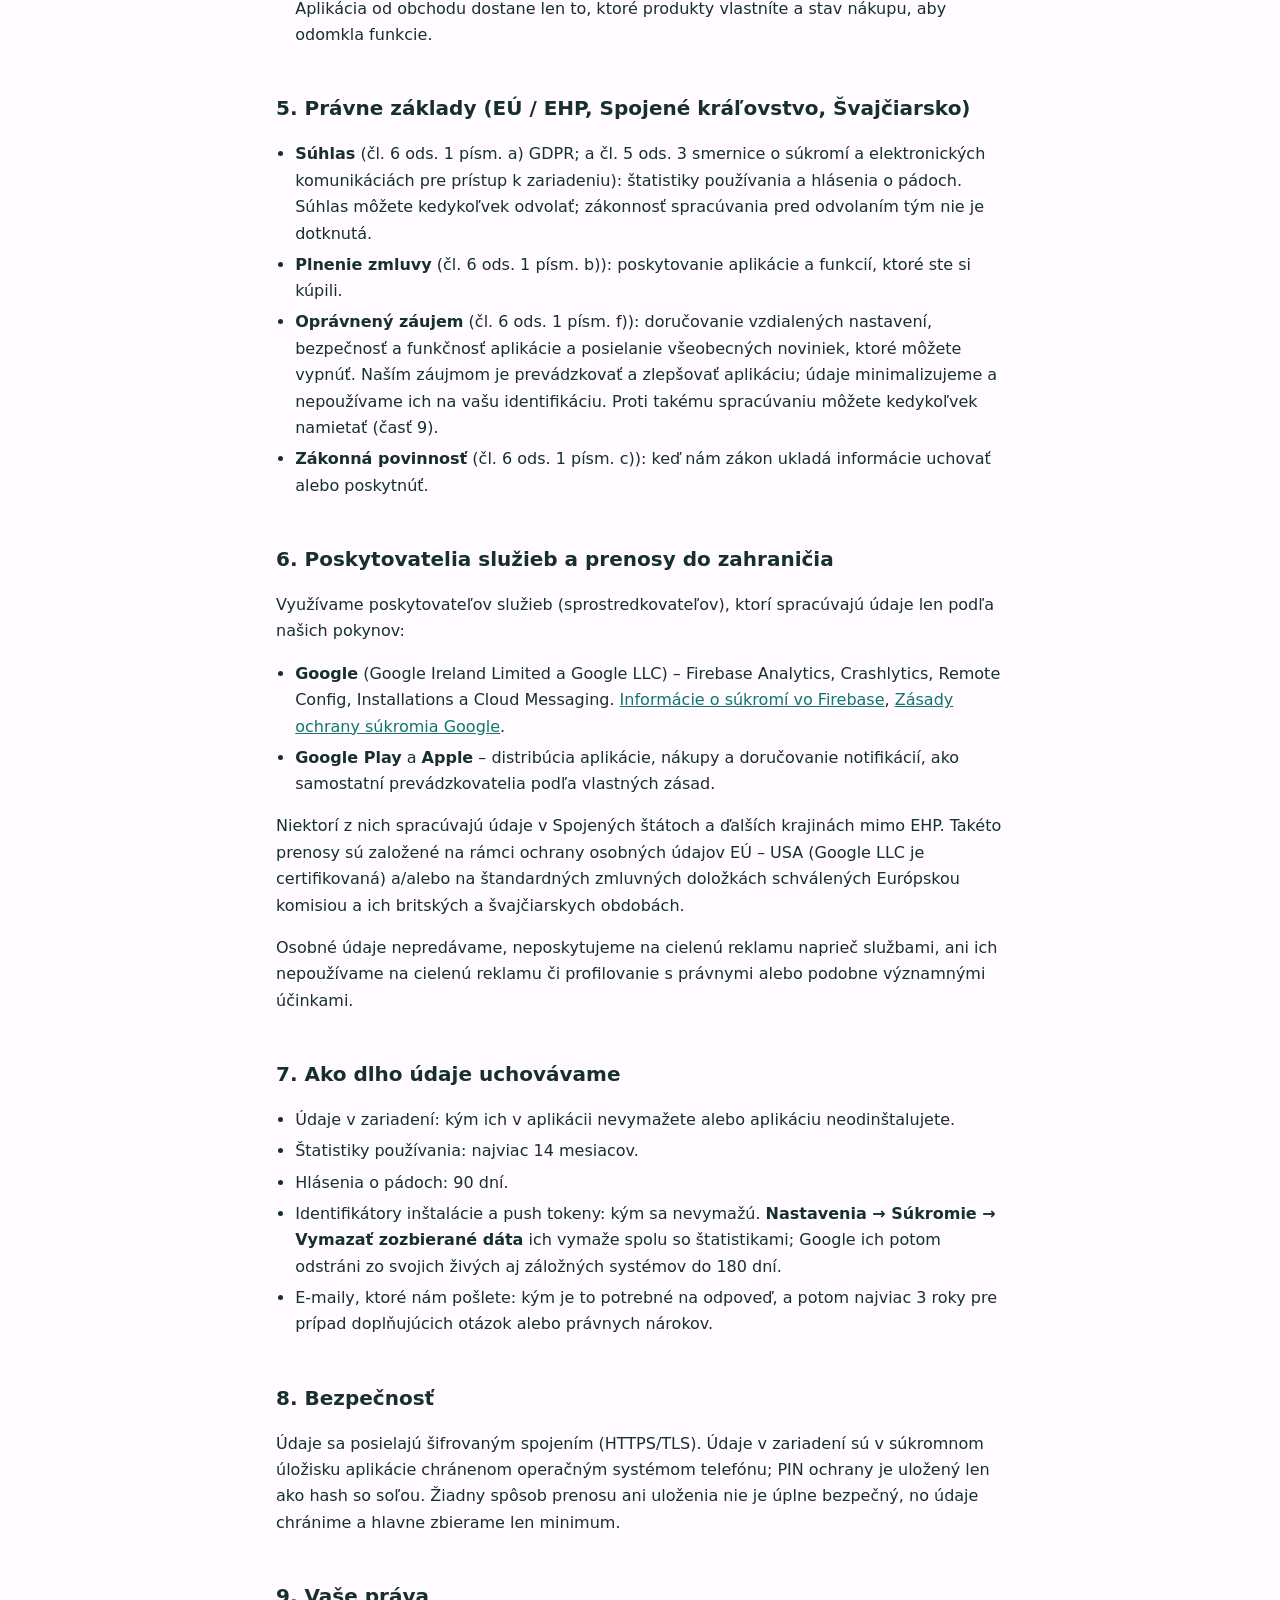
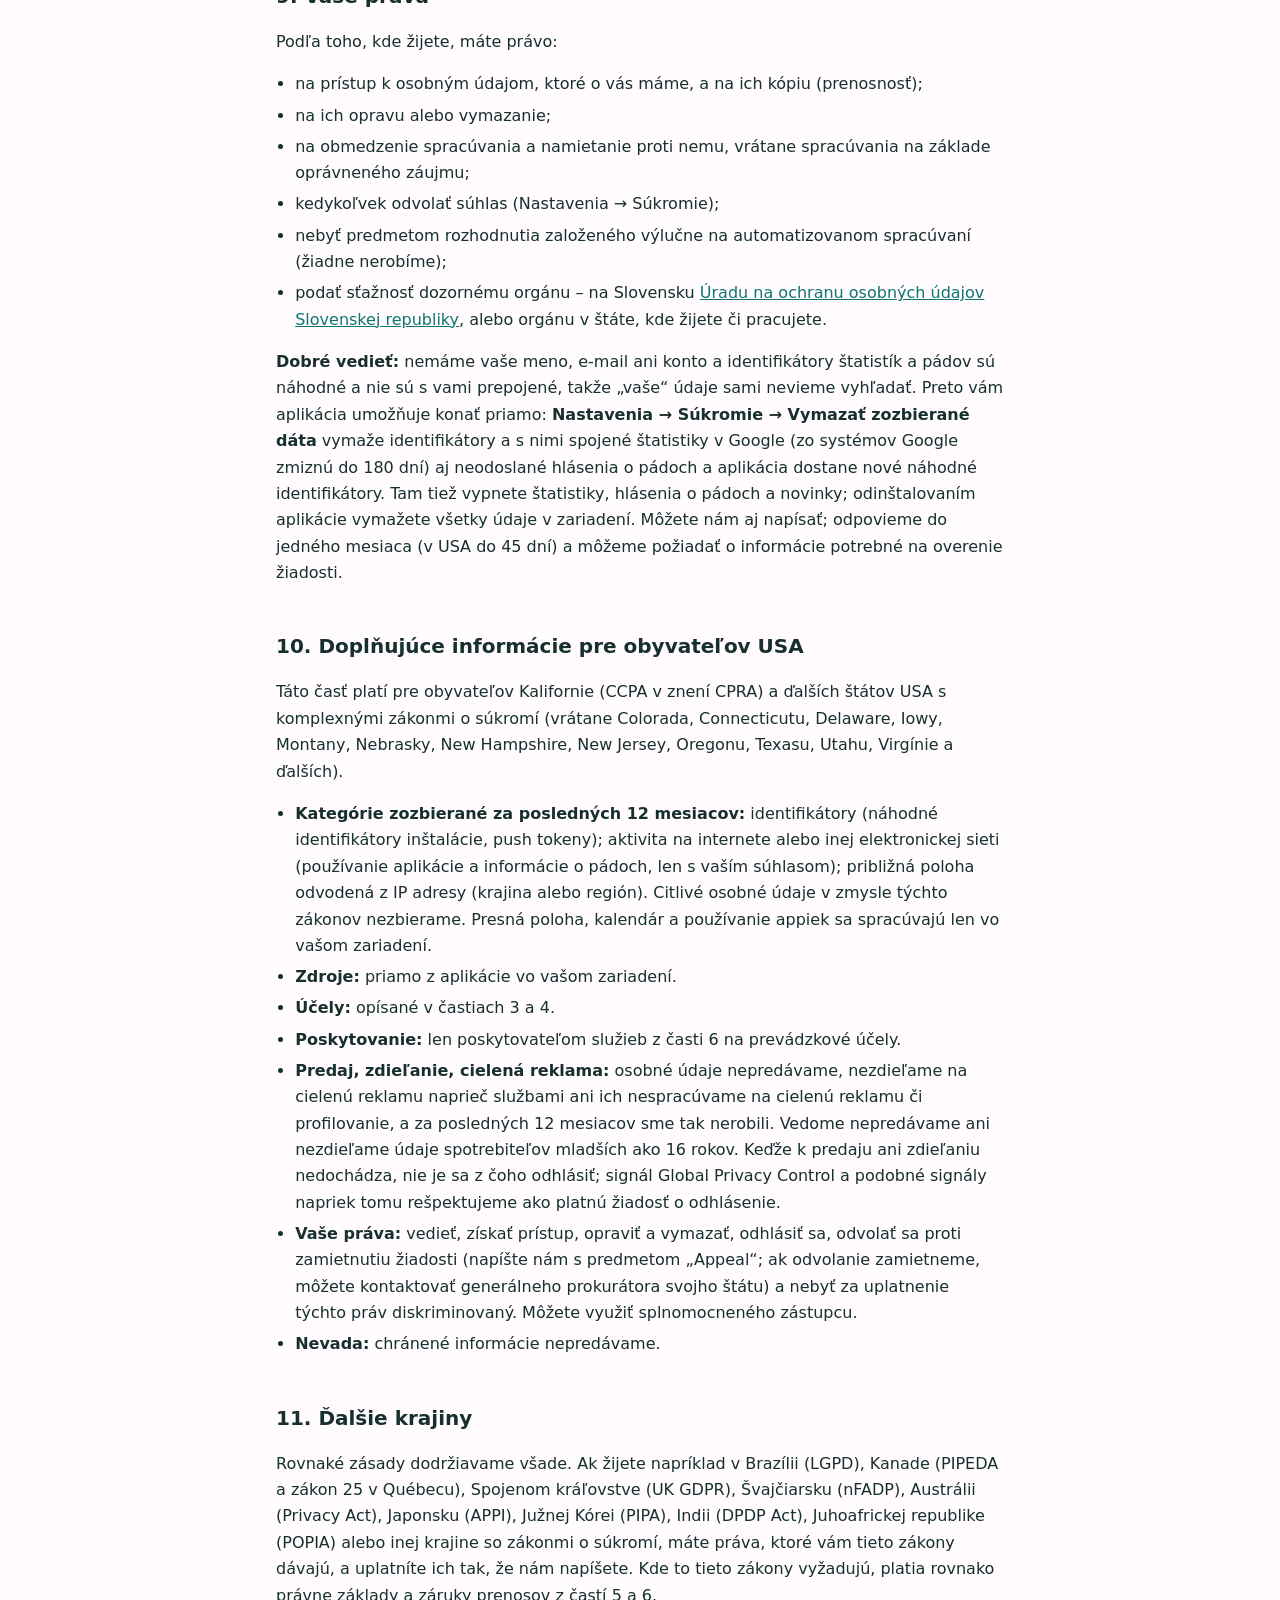
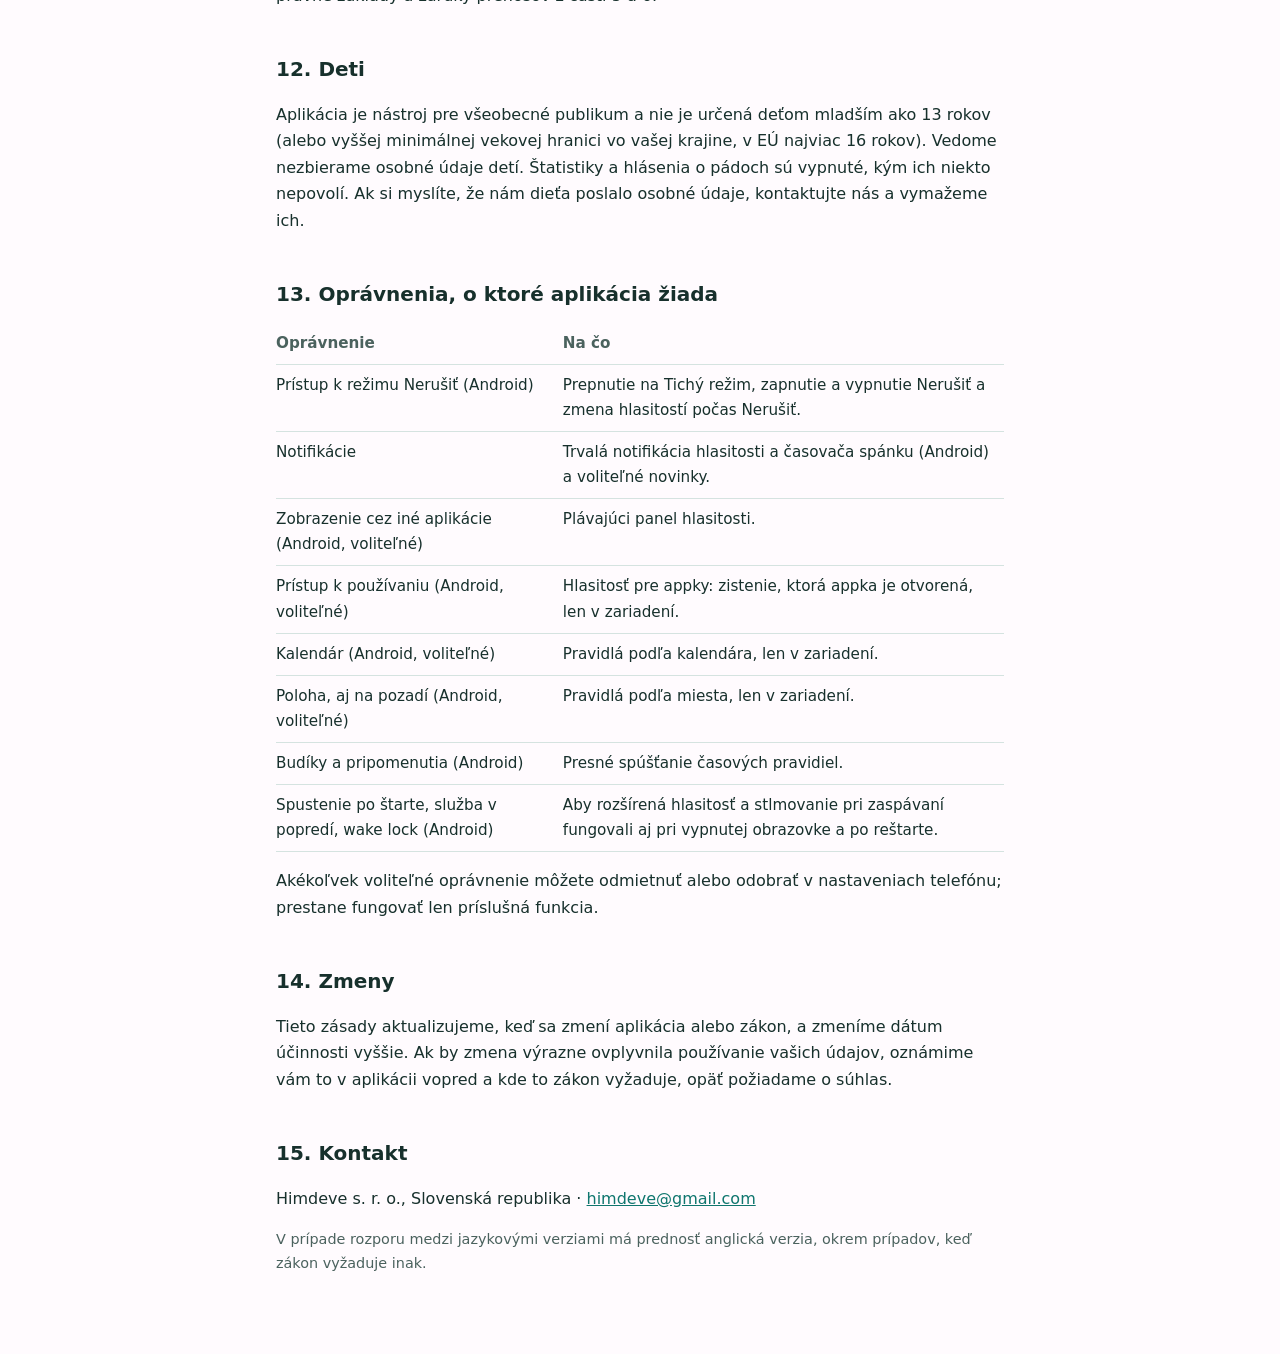
==== commit 013dde38: "Volumer: terms of use (EN, SK), promo cards in the privacy policy Co-Authored-By: Claude Opus 5.5 <n" ====
--- a/volumer/privacy-sk/index.html
+++ b/volumer/privacy-sk/index.html
@@ -51,7 +51,7 @@
 
 <h3>3.1 Štatistiky používania (Google Analytics for Firebase)</h3>
 <ul>
-<li><strong>Čo:</strong> náhodný identifikátor inštalácie vytvorený aplikáciou, obrazovky, ktoré otvoríte, a funkcie, ktoré použijete (napr. „spustený časovač spánku“), začiatok a dĺžka relácie, verzia aplikácie, model zariadenia, verzia operačného systému, jazyk, približná krajina alebo región odvodené z IP adresy (samotnú IP adresu Google Analytics neukladá) a či patríte medzi „early adopterov“ aplikácie.</li>
+<li><strong>Čo:</strong> náhodný identifikátor inštalácie vytvorený aplikáciou, obrazovky, ktoré otvoríte, a funkcie, ktoré použijete (napr. „spustený časovač spánku“), ktorú propagačnú kartu autora ste videli alebo otvorili (len jej názov a obrazovka), začiatok a dĺžka relácie, verzia aplikácie, model zariadenia, verzia operačného systému, jazyk, približná krajina alebo región odvodené z IP adresy (samotnú IP adresu Google Analytics neukladá) a či patríte medzi „early adopterov“ aplikácie.</li>
 <li><strong>Nezbiera sa:</strong> reklamný identifikátor (Android) ani IDFA (iOS), identifikátor pre predajcu (iOS), meno, e-mail, telefónne číslo, kontakty, presná poloha, obsah kalendára, zvuk, ktorý prehrávate. Ukladanie na reklamu, údaje o používateľovi na reklamu aj signály na personalizáciu reklám sú natrvalo zamietnuté.</li>
 <li><strong>Prečo:</strong> aby sme vedeli, ktoré funkcie sa používajú, a mohli aplikáciu zlepšovať.</li>
 <li><strong>Doba uchovávania:</strong> údaje o udalostiach najviac 14 mesiacov, potom ich Google automaticky vymaže.</li>
